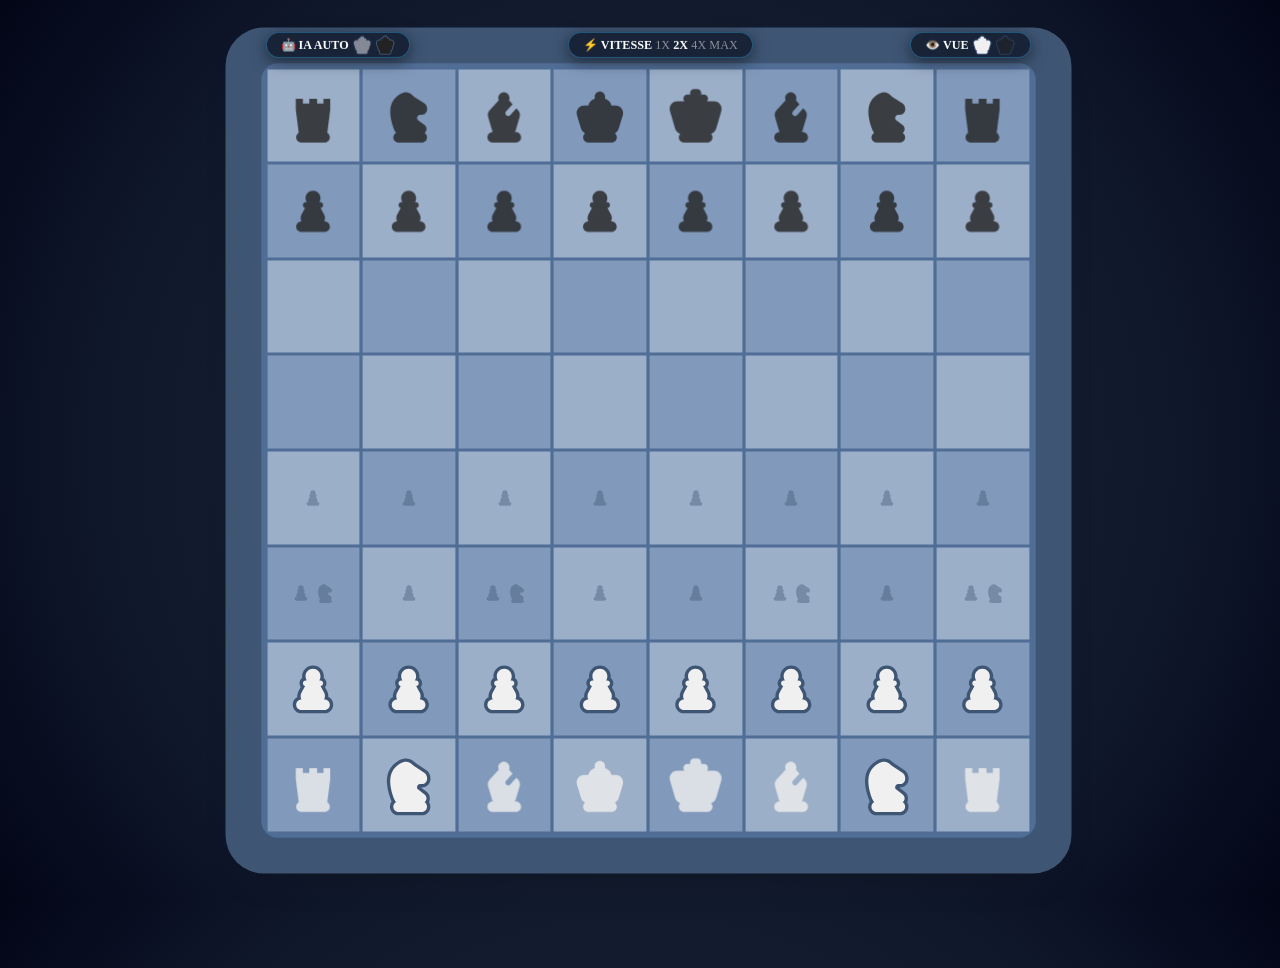
==== Game/DeepKnight/index.html @ 5f956fa3 "feat(deepknight): add interactive chess engine with AI player" ====
<!DOCTYPE html>
<html lang="fr" >
<head>
  <meta charset="UTF-8">
  <title>DeepKnight - Échecs IA</title>
  <meta name="viewport" content="width=device-width, initial-scale=1"><link rel="stylesheet" href="https://public.codepenassets.com/css/normalize-5.0.0.min.css">
<link rel="stylesheet" href="./style.css">

</head>
<body>
<!-- partial:index.partial.html -->
<section id="view">
  <aside>
    <div class="control-card">
      <h3 title="Mode Autonome IA">🤖 IA Auto</h3>
      <label for="white-random" title="IA Blanc"><input type="checkbox" id="white-random" /><svg width="170" height="170" viewBox="0 0 170 170" fill="none" xmlns="http://www.w3.org/2000/svg" class="white"><use href="#king" /></svg></label>
      <label for="black-random" title="IA Noir"><input type="checkbox" id="black-random" checked /><svg width="170" height="170" viewBox="0 0 170 170" fill="none" xmlns="http://www.w3.org/2000/svg" class="black"><use href="#king" /></svg></label>
    </div>
    <div class="control-card">
      <h3 title="Vitesse de jeu">⚡ Vitesse</h3>
      <label for="speed-slow"><input type="radio" name="speed" id="speed-slow" /><span>1x</span></label>
      <label for="speed-medium"><input type="radio" name="speed" id="speed-medium" checked /><span>2x</span></label>
      <label for="speed-fast"><input type="radio" name="speed" id="speed-fast" /><span>4x</span></label>
      <label for="speed-asap"><input type="radio" name="speed" id="speed-asap" /><span>Max</span></label>
    </div>
    <div class="control-card">
      <h3 title="Point de vue">👁️ Vue</h3>
      <label for="white-perspective" title="Vue Blancs"><input type="radio" name="perspective" id="white-perspective" checked /><svg width="170" height="170" viewBox="0 0 170 170" fill="none" xmlns="http://www.w3.org/2000/svg" class="white"><use href="#king" /></svg></label>
      <label for="black-perspective" title="Vue Noirs"><input type="radio" name="perspective" id="black-perspective" /><svg width="170" height="170" viewBox="0 0 170 170" fill="none" xmlns="http://www.w3.org/2000/svg" class="black"><use href="#king" /></svg></label>
    </div>
  </aside>
  <div id="board"></div>
</section>

<svg aria-hidden style="display: none;" width="170" height="170" viewBox="0 0 170 170" fill="none" xmlns="http://www.w3.org/2000/svg">
  <g id="pawn">
    <path fill="var(--stroke)" d="M63.9596 75.8417L71.9157 80.049C73.2376 77.5492 73.3078 74.5734 72.1052 72.0141C70.9025 69.4547 68.5669 67.6094 65.7987 67.0316L63.9596 75.8417ZM53.8303 94.9961L61.7863 99.2034L61.7864 99.2034L53.8303 94.9961ZM53.2512 96.2739L44.7646 93.2777L44.7646 93.2777L53.2512 96.2739ZM54.1798 112V121C57.4071 121 60.3874 119.272 61.9907 116.471C63.5939 113.67 63.5747 110.225 61.9403 107.442L54.1798 112ZM114.82 112L107.06 107.442C105.425 110.225 105.406 113.67 107.009 116.471C108.613 119.272 111.593 121 114.82 121V112ZM115.749 96.2739L124.235 93.2776L124.235 93.2776L115.749 96.2739ZM115.17 94.9961L107.214 99.2034L107.214 99.2034L115.17 94.9961ZM105.111 75.9755L104.388 67.0046C101.37 67.2479 98.6777 68.9917 97.2213 71.6453C95.7649 74.2989 95.74 77.5069 97.1551 80.1828L105.111 75.9755ZM101.706 61L94.1937 56.0436C92.3701 58.8076 92.2116 62.3498 93.7811 65.2657C95.3506 68.1816 98.3945 70 101.706 70V61ZM68.294 61V70C71.6055 70 74.6494 68.1816 76.2189 65.2657C77.7884 62.3498 77.6299 58.8076 75.8063 56.0436L68.294 61ZM56.0036 71.6343L45.8743 90.7887L61.7864 99.2034L71.9157 80.049L56.0036 71.6343ZM45.8743 90.7887C45.5683 91.3674 45.1338 92.2321 44.7646 93.2777L61.7378 99.2702C61.7062 99.3598 61.685 99.4043 61.691 99.3911C61.6938 99.3851 61.7021 99.3674 61.718 99.3356C61.7341 99.3035 61.756 99.2608 61.7863 99.2034L45.8743 90.7887ZM44.7646 93.2777C43.8488 95.8717 40.5174 106.509 46.4192 116.558L61.9403 107.442C61.2075 106.194 60.9315 104.686 61.0138 103C61.0971 101.296 61.5308 99.8565 61.7378 99.2702L44.7646 93.2777ZM54.1798 103H54V121H54.1798V103ZM54 103C41.2975 103 31 113.297 31 126H49C49 123.239 51.2386 121 54 121V103ZM31 126C31 138.703 41.2974 149 54 149V131C51.2386 131 49 128.761 49 126H31ZM54 149H116V131H54V149ZM116 149C128.703 149 139 138.703 139 126H121C121 128.761 118.761 131 116 131V149ZM139 126C139 113.297 128.703 103 116 103V121C118.761 121 121 123.239 121 126H139ZM116 103H114.82V121H116V103ZM122.581 116.558C128.483 106.509 125.151 95.8716 124.235 93.2776L107.262 99.2702C107.469 99.8565 107.903 101.296 107.986 103C108.069 104.686 107.793 106.194 107.06 107.442L122.581 116.558ZM124.235 93.2776C123.866 92.2321 123.432 91.3674 123.126 90.7887L107.214 99.2034C107.244 99.2608 107.266 99.3035 107.282 99.3356C107.298 99.3674 107.306 99.3851 107.309 99.3912C107.315 99.4043 107.294 99.3598 107.262 99.2702L124.235 93.2776ZM123.126 90.7888L113.067 71.7681L97.1551 80.1828L107.214 99.2034L123.126 90.7888ZM103 68.5C103 67.7083 103.607 67.0675 104.388 67.0046L105.835 84.9463C114.328 84.2614 121 77.1644 121 68.5H103ZM104.5 70C103.672 70 103 69.3284 103 68.5H121C121 59.3873 113.613 52 104.5 52V70ZM101.706 70H104.5V52H101.706V70ZM109.218 65.9564C112.241 61.375 114 55.8793 114 50H96C96 52.248 95.3352 54.3134 94.1937 56.0436L109.218 65.9564ZM114 50C114 33.9837 101.016 21 85 21V39C91.0751 39 96 43.9249 96 50H114ZM85 21C68.9837 21 56 33.9837 56 50H74C74 43.9249 78.9249 39 85 39V21ZM56 50C56 55.8793 57.7591 61.375 60.7818 65.9564L75.8063 56.0436C74.6648 54.3134 74 52.248 74 50H56ZM65.5 70H68.294V52H65.5V70ZM67 68.5C67 69.3284 66.3284 70 65.5 70V52C56.3873 52 49 59.3873 49 68.5H67ZM65.7987 67.0316C66.4826 67.1743 67 67.7665 67 68.5H49C49 76.4618 54.6302 83.0882 62.1205 84.6518L65.7987 67.0316Z" />
    <path fill-rule="evenodd" clip-rule="evenodd" d="M63.9596 75.8417L53.8303 94.9961C53.6109 95.4111 53.4075 95.8312 53.2512 96.2739C52.4848 98.4448 50.4371 105.627 54.1798 112H54C46.268 112 40 118.268 40 126C40 133.732 46.268 140 54 140H116C123.732 140 130 133.732 130 126C130 118.268 123.732 112 116 112H114.82C118.563 105.627 116.515 98.4447 115.749 96.2739C115.592 95.8312 115.389 95.4111 115.17 94.9961L105.111 75.9755C108.967 75.6645 112 72.4364 112 68.5C112 64.3579 108.642 61 104.5 61H101.706C103.788 57.8442 105 54.0636 105 50C105 38.9543 96.0457 30 85 30C73.9543 30 65 38.9543 65 50C65 54.0636 66.2119 57.8442 68.294 61H65.5C61.3579 61 58 64.3579 58 68.5C58 72.1142 60.5564 75.1312 63.9596 75.8417Z" />
  </g>

  <g id="rook">
    <path fill="var(--stroke)" d="M96 40H105C105 35.0294 100.971 31 96 31V40ZM75 40V31C70.0294 31 66 35.0294 66 40H75ZM75 53L75 62C77.3869 62 79.6761 61.0518 81.364 59.364C83.0518 57.6761 84 55.387 84 53H75ZM58 53H49C49 57.9706 53.0294 62 58 62L58 53ZM58 40H67C67 35.0294 62.9706 31 58 31V40ZM39 40V31C34.0294 31 30 35.0294 30 40H39ZM39 69H30C30 69.379 30.0239 69.7577 30.0717 70.1337L39 69ZM46.8667 130.951L51.4589 138.691C54.5432 136.861 56.2467 133.375 55.795 129.817L46.8667 130.951ZM123.133 130.951L114.205 129.817C113.753 133.375 115.457 136.861 118.541 138.691L123.133 130.951ZM131 69L139.928 70.1338C139.976 69.7577 140 69.3791 140 69L131 69ZM131 40H140C140 35.0294 135.971 31 131 31V40ZM113 40V31C108.029 31 104 35.0294 104 40H113ZM113 53L113 62C115.387 62 117.676 61.0518 119.364 59.364C121.052 57.6761 122 55.387 122 53H113ZM96 53H87C87 57.9706 91.0294 62 96 62L96 53ZM96 31H75V49H96V31ZM66 40V53H84V40H66ZM75 44L58 44L58 62L75 62L75 44ZM67 53V40H49V53H67ZM58 31H39V49H58V31ZM30 40V69H48V40H30ZM30.0717 70.1337L37.9384 132.085L55.795 129.817L47.9283 67.8663L30.0717 70.1337ZM42.2745 123.211C35.5441 127.204 30.9998 134.566 30.9998 143H48.9998C48.9998 141.18 49.9671 139.576 51.4589 138.691L42.2745 123.211ZM30.9998 143C30.9998 155.703 41.2973 166 53.9998 166V148C51.2384 148 48.9998 145.761 48.9998 143H30.9998ZM53.9998 166H116V148H53.9998V166ZM116 166C128.702 166 139 155.703 139 143H121C121 145.761 118.761 148 116 148V166ZM139 143C139 134.567 134.456 127.204 127.725 123.211L118.541 138.691C120.033 139.576 121 141.18 121 143H139ZM132.061 132.085L139.928 70.1338L122.072 67.8662L114.205 129.817L132.061 132.085ZM140 69V40H122V69H140ZM131 31H113V49H131V31ZM104 40V53H122V40H104ZM113 44L96 44L96 62L113 62L113 44ZM105 53V40H87V53H105Z" />
    <path fill-rule="evenodd" clip-rule="evenodd" d="M96 40H75V53L58 53V40H39V69L46.8667 130.951C42.7556 133.39 39.9998 137.873 39.9998 143C39.9998 150.732 46.2678 157 53.9998 157H116C123.732 157 130 150.732 130 143C130 137.873 127.244 133.39 123.133 130.951L131 69V40H113V53L96 53V40Z" />
  </g>

  
  <g id="knight">
    <path fill="var(--stroke)" d="M49.1052 38.3193L55.4587 44.6937L55.4587 44.6937L49.1052 38.3193ZM94.2401 29.9368L87.874 36.2986L87.8741 36.2987L94.2401 29.9368ZM47.3161 124.557L55.6423 121.14L55.6423 121.14L47.3161 124.557ZM51.766 130.503L55.8329 138.532C58.5612 137.15 60.401 134.477 60.7176 131.435C61.0343 128.393 59.7845 125.399 57.3994 123.484L51.766 130.503ZM127.628 131.204L122.091 124.109C119.79 125.905 118.502 128.705 118.637 131.621C118.773 134.537 120.314 137.207 122.772 138.782L127.628 131.204ZM132.387 123.702L141.165 125.687L141.165 125.687L132.387 123.702ZM127.584 110.339L133.091 103.22L133.091 103.22L127.584 110.339ZM110.576 97.1821L105.069 104.301L105.069 104.301L110.576 97.1821ZM126.76 52.2539L121.858 59.802L121.858 59.802L126.76 52.2539ZM99.5001 34.552L104.402 27.0039L104.402 27.0039L99.5001 34.552ZM94.4956 30.1927L100.866 23.8348L100.866 23.8347L94.4956 30.1927ZM55.4587 44.6937C66.4763 33.7121 74.1214 31.8771 78.4041 32.0063C82.8219 32.1396 86.0037 34.427 87.874 36.2986L100.606 23.575C96.9524 19.9187 89.6658 14.3378 78.9468 14.0145C68.0925 13.6871 55.9323 18.8073 42.7516 31.9449L55.4587 44.6937ZM55.6423 121.14C51.8581 111.919 46.772 97.1895 45.3694 82.2455C43.9517 67.1402 46.4349 53.688 55.4587 44.6937L42.7516 31.9449C28.1598 46.4892 25.8204 66.5842 27.4482 83.9274C29.091 101.432 34.9182 118.052 38.99 127.974L55.6423 121.14ZM57.3994 123.484C56.6293 122.866 56.029 122.082 55.6423 121.14L38.99 127.974C40.5712 131.827 43.0657 135.061 46.1326 137.522L57.3994 123.484ZM53.0838 143C53.0838 141.063 54.183 139.368 55.8329 138.532L47.699 122.475C40.2331 126.256 35.0838 134.019 35.0838 143H53.0838ZM58.0838 148C55.3224 148 53.0838 145.761 53.0838 143H35.0838C35.0838 155.703 45.3812 166 58.0838 166V148ZM120.084 148H58.0838V166H120.084V148ZM125.084 143C125.084 145.761 122.845 148 120.084 148V166C132.786 166 143.084 155.703 143.084 143H125.084ZM122.772 138.782C124.181 139.685 125.084 141.24 125.084 143H143.084C143.084 134.852 138.84 127.7 132.484 123.627L122.772 138.782ZM123.608 121.717C123.387 122.695 122.843 123.522 122.091 124.109L133.165 138.3C137.095 135.233 140 130.837 141.165 125.687L123.608 121.717ZM122.077 117.458C123.372 118.459 123.969 120.121 123.608 121.717L141.165 125.687C143.069 117.265 139.92 108.503 133.091 103.22L122.077 117.458ZM105.069 104.301L122.077 117.458L133.091 103.22L116.083 90.0634L105.069 104.301ZM98.3876 90.6851C98.3876 96.0131 100.855 101.041 105.069 104.301L116.083 90.0634C116.275 90.2123 116.388 90.4418 116.388 90.6851H98.3876ZM115.602 73.471C106.095 73.471 98.3876 81.178 98.3876 90.6851H116.388C116.388 91.1191 116.036 91.471 115.602 91.471V73.471ZM120.815 73.471H115.602V91.471H120.815V73.471ZM125.243 69.0432C125.243 71.4886 123.261 73.471 120.815 73.471V91.471C133.202 91.471 143.243 81.4297 143.243 69.0432H125.243ZM125.243 66.0369V69.0432H143.243V66.0369H125.243ZM121.858 59.802C123.969 61.1731 125.243 63.5195 125.243 66.0369H143.243C143.243 57.4241 138.885 49.3965 131.661 44.7058L121.858 59.802ZM94.5985 42.1001L121.858 59.802L131.661 44.7058L104.402 27.0039L94.5985 42.1001ZM88.1255 36.5506C89.5726 38.0004 91.8096 40.2891 94.5985 42.1001L104.402 27.0039C103.476 26.4028 102.551 25.5233 100.866 23.8348L88.1255 36.5506ZM87.8741 36.2987C87.9569 36.3816 88.04 36.4649 88.1256 36.5506L100.866 23.8347C100.781 23.7498 100.694 23.6625 100.606 23.5749L87.8741 36.2987Z" />
    <path fill-rule="evenodd" clip-rule="evenodd" d="M94.2401 29.9368C88.716 24.409 73.3034 14.2001 49.1052 38.3193C25.4895 61.8579 39.4602 105.414 47.3161 124.557C48.3001 126.955 49.8475 128.963 51.766 130.503C47.208 132.812 44.0838 137.541 44.0838 143C44.0838 150.732 50.3518 157 58.0838 157H120.084C127.816 157 134.084 150.732 134.084 143C134.084 138.046 131.511 133.693 127.628 131.204C129.969 129.378 131.694 126.766 132.387 123.702C133.519 118.693 131.646 113.481 127.584 110.339L110.576 97.1821C108.565 95.6265 107.388 93.2275 107.388 90.6851C107.388 86.1486 111.065 82.471 115.602 82.471H120.815C128.231 82.471 134.243 76.4592 134.243 69.0432V66.0369C134.243 60.4718 131.427 55.2848 126.76 52.2539L99.5001 34.552C97.6428 33.3459 96.0618 31.7619 94.4956 30.1927C94.4104 30.1073 94.3252 30.022 94.2401 29.9368Z" />
  </g>
  
  <g id="bishop">
    <path fill="var(--stroke)" d="M97.7142 44.0856L89.4897 40.4306L87.1055 45.7955L91.0547 50.1396L97.7142 44.0856ZM107.204 54.5248L113.843 60.6014L119.386 54.5454L113.864 48.4708L107.204 54.5248ZM90.0638 73.2519L96.7027 79.3284L96.7027 79.3284L90.0638 73.2519ZM90.5325 83.8481L84.4559 90.4871L84.4559 90.4871L90.5325 83.8481ZM101.129 83.3795L107.768 89.456L107.768 89.456L101.129 83.3795ZM117.337 65.6709L123.997 59.6168L117.36 52.3162L110.698 59.5943L117.337 65.6709ZM122.204 71.0243L115.544 77.0783L115.544 77.0783L122.204 71.0243ZM126.158 88.1953L134.795 90.7267L134.795 90.7267L126.158 88.1953ZM115.792 123.563L107.155 121.031L107.155 121.031L115.792 123.563ZM113.283 128.798L105.902 123.648L96.0296 137.798H113.283V128.798ZM54.7167 128.798V137.798H71.9704L62.0977 123.648L54.7167 128.798ZM52.2081 123.563L60.8447 121.031L60.8447 121.031L52.2081 123.563ZM41.8417 88.1953L33.2051 90.7267L33.2051 90.7267L41.8417 88.1953ZM45.7961 71.0243L52.4556 77.0783L52.4556 77.0783L45.7961 71.0243ZM70.2858 44.0856L76.9453 50.1396L80.8945 45.7955L78.5103 40.4306L70.2858 44.0856ZM105.939 47.7406C107.267 44.7523 108 41.4498 108 38H90C90 38.8832 89.8148 39.6991 89.4897 40.4306L105.939 47.7406ZM113.864 48.4708L104.374 38.0315L91.0547 50.1396L100.545 60.5789L113.864 48.4708ZM96.7027 79.3284L113.843 60.6014L100.565 48.4483L83.4248 67.1754L96.7027 79.3284ZM96.609 77.2092C97.2201 77.7685 97.2621 78.7173 96.7027 79.3284L83.4248 67.1754C77.2722 73.8975 77.7338 84.3345 84.4559 90.4871L96.609 77.2092ZM94.4898 77.3029C95.0491 76.6918 95.9979 76.6499 96.609 77.2092L84.4559 90.4871C91.178 96.6397 101.615 96.1781 107.768 89.456L94.4898 77.3029ZM110.698 59.5943L94.4898 77.3029L107.768 89.456L123.976 71.7474L110.698 59.5943ZM128.863 64.9702L123.997 59.6168L110.678 71.7249L115.544 77.0783L128.863 64.9702ZM134.795 90.7267C137.442 81.6942 135.195 71.9349 128.863 64.9702L115.544 77.0783C117.655 79.3999 118.404 82.653 117.522 85.6638L134.795 90.7267ZM124.429 126.094L134.795 90.7267L117.522 85.6638L107.155 121.031L124.429 126.094ZM120.664 133.948C122.307 131.594 123.591 128.951 124.429 126.094L107.155 121.031C106.874 121.992 106.446 122.869 105.902 123.648L120.664 133.948ZM116 119.798H113.283V137.798H116V119.798ZM139 142.798C139 130.096 128.703 119.798 116 119.798V137.798C118.761 137.798 121 140.037 121 142.798H139ZM116 165.798C128.703 165.798 139 155.501 139 142.798H121C121 145.56 118.761 147.798 116 147.798V165.798ZM54 165.798H116V147.798H54V165.798ZM31 142.798C31 155.501 41.2974 165.798 54 165.798V147.798C51.2386 147.798 49 145.56 49 142.798H31ZM54 119.798C41.2975 119.798 31 130.096 31 142.798H49C49 140.037 51.2386 137.798 54 137.798V119.798ZM54.7167 119.798H54V137.798H54.7167V119.798ZM43.5714 126.094C44.4088 128.951 45.6929 131.594 47.3357 133.948L62.0977 123.648C61.5539 122.869 61.1262 121.992 60.8447 121.031L43.5714 126.094ZM33.2051 90.7267L43.5714 126.094L60.8447 121.031L50.4784 85.6638L33.2051 90.7267ZM39.1366 64.9702C32.8051 71.9349 30.5576 81.6942 33.2051 90.7267L50.4784 85.6638C49.5959 82.653 50.3451 79.3999 52.4556 77.0783L39.1366 64.9702ZM63.6264 38.0315L39.1366 64.9702L52.4556 77.0783L76.9453 50.1396L63.6264 38.0315ZM60 38C60 41.4498 60.7334 44.7523 62.0614 47.7406L78.5103 40.4306C78.1852 39.6991 78 38.8832 78 38H60ZM84 14C70.7452 14 60 24.7452 60 38H78C78 34.6863 80.6863 32 84 32V14ZM108 38C108 24.7452 97.2548 14 84 14V32C87.3137 32 90 34.6863 90 38H108Z" />
    <path fill-rule="evenodd" clip-rule="evenodd" d="M99 38C99 40.1665 98.5407 42.2257 97.7142 44.0856L107.204 54.5248L90.0638 73.2519C87.2671 76.3074 87.477 81.0515 90.5325 83.8481C93.588 86.6448 98.3321 86.435 101.129 83.3795L117.337 65.6709L122.204 71.0243C126.425 75.6674 127.923 82.1736 126.158 88.1953L115.792 123.563C115.233 125.471 114.377 127.231 113.283 128.798H116C123.732 128.798 130 135.066 130 142.798C130 150.53 123.732 156.798 116 156.798H54C46.268 156.798 40 150.53 40 142.798C40 135.066 46.268 128.798 54 128.798H54.7167C53.6234 127.231 52.7675 125.471 52.2081 123.563L41.8417 88.1953C40.0767 82.1736 41.5751 75.6674 45.7961 71.0243L70.2858 44.0856C69.4593 42.2257 69 40.1665 69 38C69 29.7157 75.7157 23 84 23C92.2843 23 99 29.7157 99 38Z" />
  </g>

  <g id="queen">
    <path fill="var(--stroke)" d="M98.3201 39.3222L89.7589 36.5462C88.2688 41.1416 90.6725 46.0937 95.2048 47.7659L98.3201 39.3222ZM71.6799 39.3222L74.7952 47.7659C79.3275 46.0937 81.7312 41.1416 80.2411 36.5462L71.6799 39.3222ZM54.2398 58V67C58.658 67 62.4228 63.7931 63.1253 59.4312L54.2398 58ZM23.8059 83.7931L32.42 81.1862L32.42 81.1862L23.8059 83.7931ZM34.7006 119.793L26.0864 122.4L26.0864 122.4L34.7006 119.793ZM45.4311 132.146L51.1198 139.12C53.5226 137.16 54.7472 134.101 54.3609 131.025C53.9746 127.948 52.0318 125.287 49.2191 123.982L45.4311 132.146ZM124.913 131.982L120.97 123.892C118.183 125.25 116.292 127.947 115.963 131.029C115.635 134.112 116.917 137.147 119.355 139.061L124.913 131.982ZM135.299 119.793L126.685 117.186L126.685 117.186L135.299 119.793ZM146.194 83.7932L137.58 81.1862L137.58 81.1862L146.194 83.7932ZM115.76 58L106.875 59.4312C107.577 63.7931 111.342 67 115.76 67V58ZM90 35C90 35.5543 89.9131 36.0707 89.7589 36.5462L106.881 42.0983C107.61 39.8513 108 37.4624 108 35H90ZM85 30C87.7614 30 90 32.2386 90 35H108C108 22.2975 97.7026 12 85 12V30ZM80 35C80 32.2386 82.2386 30 85 30V12C72.2975 12 62 22.2975 62 35H80ZM80.2411 36.5462C80.0869 36.0707 80 35.5543 80 35H62C62 37.4624 62.3902 39.8513 63.1188 42.0983L80.2411 36.5462ZM63.1253 59.4312C63.7988 55.2498 67.5604 50.4352 74.7952 47.7659L68.5647 30.8786C57.1112 35.1044 47.3444 44.2138 45.3544 56.5688L63.1253 59.4312ZM54.2398 49H42.9485V67H54.2398V49ZM42.9485 49C23.4932 49 9.55633 67.7789 15.1917 86.4001L32.42 81.1862C30.2825 74.123 35.5689 67 42.9485 67V49ZM15.1917 86.4001L26.0864 122.4L43.3148 117.186L32.42 81.1862L15.1917 86.4001ZM26.0864 122.4C28.5395 130.506 34.3182 136.911 41.643 140.31L49.2191 123.982C46.429 122.687 44.2438 120.256 43.3148 117.186L26.0864 122.4ZM39.7423 125.172C34.5896 129.375 31.2741 135.804 31.2741 143H49.2741C49.2741 141.44 49.978 140.051 51.1198 139.12L39.7423 125.172ZM31.2741 143C31.2741 155.703 41.5715 166 54.2741 166V148C51.5127 148 49.2741 145.761 49.2741 143H31.2741ZM54.2741 166H116.274V148H54.2741V166ZM116.274 166C128.977 166 139.274 155.703 139.274 143H121.274C121.274 145.761 119.036 148 116.274 148V166ZM139.274 143C139.274 135.648 135.815 129.099 130.471 124.904L119.355 139.061C120.54 139.991 121.274 141.407 121.274 143H139.274ZM128.856 140.073C135.943 136.619 141.516 130.321 143.914 122.4L126.685 117.186C125.777 120.186 123.67 122.576 120.97 123.892L128.856 140.073ZM143.914 122.4L154.808 86.4001L137.58 81.1862L126.685 117.186L143.914 122.4ZM154.808 86.4001C160.444 67.7789 146.507 49 127.052 49V67C134.431 67 139.718 74.123 137.58 81.1862L154.808 86.4001ZM127.052 49H115.76V67H127.052V49ZM95.2048 47.7659C102.44 50.4352 106.201 55.2498 106.875 59.4312L124.646 56.5688C122.656 44.2138 112.889 35.1044 101.435 30.8786L95.2048 47.7659Z" />
    <path fill-rule="evenodd" clip-rule="evenodd" d="M98.3201 39.3222C98.7615 37.961 99 36.5084 99 35C99 27.268 92.732 21 85 21C77.268 21 71 27.268 71 35C71 36.5084 71.2385 37.961 71.6799 39.3222C62.3358 42.7698 55.5716 49.7318 54.2398 58H42.9485C29.5311 58 19.9194 70.951 23.8059 83.7931L34.7006 119.793C36.3917 125.381 40.3736 129.799 45.4311 132.146C42.2838 134.713 40.2741 138.622 40.2741 143C40.2741 150.732 46.5421 157 54.2741 157H116.274C124.006 157 130.274 150.732 130.274 143C130.274 138.528 128.177 134.545 124.913 131.982C129.807 129.597 133.647 125.254 135.299 119.793L146.194 83.7932C150.081 70.951 140.469 58 127.052 58H115.76C114.428 49.7318 107.664 42.7698 98.3201 39.3222Z" />
  </g>
  
  <g id="king">
    <path fill="var(--stroke)" d="M71.3981 29V38C74.4851 38 77.3566 36.4179 79.0059 33.8085C80.6552 31.1991 80.8521 27.9265 79.5275 25.1382L71.3981 29ZM55.5392 47V56C59.196 56 62.4893 53.7874 63.8715 50.4019C65.2537 47.0165 64.4501 43.1312 61.8383 40.5718L55.5392 47ZM16.8101 72.5915L25.4512 70.0754L25.4512 70.0754L16.8101 72.5915ZM30.4959 119.592L39.137 117.075L39.137 117.075L30.4959 119.592ZM44.3251 133.266L50.7933 139.524C52.9992 137.244 53.8418 133.971 53.011 130.909C52.1801 127.848 49.7986 125.449 46.7427 124.597L44.3251 133.266ZM126.438 133.253L123.999 124.59C120.947 125.449 118.572 127.851 117.747 130.913C116.923 133.974 117.77 137.244 119.978 139.52L126.438 133.253ZM140.22 119.592L148.861 122.108L148.861 122.108L140.22 119.592ZM153.906 72.5915L145.265 70.0753L145.265 70.0753L153.906 72.5915ZM115.236 47L108.937 40.5718C106.325 43.1312 105.522 47.0165 106.904 50.4019C108.286 53.7874 111.579 56 115.236 56V47ZM99.3773 29L91.2479 25.1382C89.9233 27.9265 90.1202 31.1991 91.7695 33.8085C93.4188 36.4179 96.2903 38 99.3773 38V29ZM79.3877 24.5C79.3877 23.6716 80.0593 23 80.8877 23V5C70.1181 5 61.3877 13.7304 61.3877 24.5H79.3877ZM79.5275 25.1382C79.4407 24.9555 79.3877 24.7465 79.3877 24.5H61.3877C61.3877 27.4743 62.0598 30.3168 63.2688 32.8618L79.5275 25.1382ZM71.3981 20H62.8877V38H71.3981V20ZM62.8877 20C52.1181 20 43.3877 28.7304 43.3877 39.5H61.3877C61.3877 38.6716 62.0593 38 62.8877 38V20ZM43.3877 39.5C43.3877 44.9545 45.639 49.8994 49.2401 53.4282L61.8383 40.5718C61.5498 40.2891 61.3877 39.9216 61.3877 39.5H43.3877ZM55.5392 38H36.0125V56H55.5392V38ZM36.0125 38C16.6845 38 2.7653 56.5505 8.16895 75.1077L25.4512 70.0754C23.4015 63.0364 28.6812 56 36.0125 56V38ZM8.16895 75.1077L21.8548 122.108L39.137 117.075L25.4512 70.0754L8.16895 75.1077ZM21.8548 122.108C24.7108 131.916 32.4229 139.291 41.9074 141.936L46.7427 124.597C43.1399 123.592 40.2185 120.789 39.137 117.075L21.8548 122.108ZM37.8569 127.008C33.861 131.139 31.3877 136.79 31.3877 143H49.3877C49.3877 141.646 49.9143 140.433 50.7933 139.524L37.8569 127.008ZM31.3877 143C31.3877 155.703 41.6852 166 54.3877 166V148C51.6263 148 49.3877 145.761 49.3877 143H31.3877ZM54.3877 166H116.388V148H54.3877V166ZM116.388 166C129.09 166 139.388 155.703 139.388 143H121.388C121.388 145.761 119.149 148 116.388 148V166ZM139.388 143C139.388 136.779 136.906 131.119 132.898 126.987L119.978 139.52C120.859 140.429 121.388 141.643 121.388 143H139.388ZM128.876 141.917C138.33 139.256 146.012 131.893 148.861 122.108L131.579 117.075C130.5 120.781 127.59 123.579 123.999 124.59L128.876 141.917ZM148.861 122.108L162.547 75.1077L145.265 70.0753L131.579 117.075L148.861 122.108ZM162.547 75.1077C167.951 56.5504 154.032 38 134.704 38V56C142.035 56 147.315 63.0364 145.265 70.0753L162.547 75.1077ZM134.704 38H115.236V56H134.704V38ZM121.535 53.4282C125.136 49.8994 127.388 44.9545 127.388 39.5H109.388C109.388 39.9216 109.226 40.2891 108.937 40.5718L121.535 53.4282ZM127.388 39.5C127.388 28.7304 118.657 20 107.888 20V38C108.716 38 109.388 38.6716 109.388 39.5H127.388ZM107.888 20H99.3773V38H107.888V20ZM91.3877 24.5C91.3877 24.7465 91.3347 24.9555 91.2479 25.1382L107.507 32.8618C108.716 30.3168 109.388 27.4743 109.388 24.5H91.3877ZM89.8877 23C90.7161 23 91.3877 23.6716 91.3877 24.5H109.388C109.388 13.7304 100.657 5 89.8877 5V23ZM80.8877 23H89.8877V5H80.8877V23Z" />
    <path fill-rule="evenodd" clip-rule="evenodd" d="M80.8877 14C75.0887 14 70.3877 18.701 70.3877 24.5C70.3877 26.1104 70.7502 27.6361 71.3981 29H62.8877C57.0887 29 52.3877 33.701 52.3877 39.5C52.3877 42.438 53.5944 45.0942 55.5392 47H36.0125C22.6829 47 13.0834 59.7934 16.8101 72.5915L30.4959 119.592C32.4647 126.353 37.7814 131.441 44.3251 133.266C41.8876 135.786 40.3877 139.218 40.3877 143C40.3877 150.732 46.6557 157 54.3877 157H116.388C124.12 157 130.388 150.732 130.388 143C130.388 139.211 128.883 135.774 126.438 133.253C132.96 131.417 138.256 126.337 140.22 119.592L153.906 72.5915C157.633 59.7934 148.033 47 134.704 47H115.236C117.181 45.0942 118.388 42.438 118.388 39.5C118.388 33.701 113.687 29 107.888 29H99.3773C100.025 27.6361 100.388 26.1104 100.388 24.5C100.388 18.701 95.6867 14 89.8877 14H80.8877Z" />
  </g>
</svg>
<!-- partial -->
  <script  src="./script.js"></script>

</body>
</html>
---- Game/DeepKnight/style.css ----
:root {
  --border-width: calc(var(--diameter-tile) / 60);
  --diameter-board: min(85vw, 85vh);
  --diameter-tile: calc(1 / 8 * var(--diameter-board));
  --edge-width: calc((min(100vw, 100vh) - var(--diameter-board)) * 0.3);
  --color-danger: tomato;
  --color-success: #1d83e0;
  --color-white: #f0f0f0;
  --color-black: #222;
  --color-board-hue: 215;
  --color-board-sat: 30%;
  --color-shadow: hsl(var(--color-board-hue), var(--color-board-sat), 35%);
  --color-shadow-lighter: hsl(var(--color-board-hue), var(--color-board-sat), 45%);
  --transition-ease: cubic-bezier(0.25, 1, 0.5, 1);
  --color-background: #0b1120;
}

aside {
  display: flex;
  justify-content: space-between;
  left: 0;
  position: absolute;
  top: calc(var(--edge-width) * -0.55);
  transform: translateY(-50%);
  width: 100%;
  z-index: 999;
}
aside .control-card {
  align-items: center;
  color: white;
  display: flex;
  background: rgba(15, 23, 42, 0.8);
  backdrop-filter: blur(10px);
  -webkit-backdrop-filter: blur(10px);
  padding: 6px 14px;
  border-radius: 20px;
  border: 1px solid rgba(56, 189, 248, 0.35);
  box-shadow: 0 4px 16px rgba(0, 0, 0, 0.5);
}
aside div > * {
  align-items: center;
  display: flex;
}
aside div > * + * {
  margin-left: calc(var(--border-width) * 2);
}
aside div h3,
aside div label {
  font-size: calc(var(--edge-width) * 0.3);
  height: calc(var(--edge-width) * 0.3);
  line-height: 1;
  margin-bottom: 0;
  margin-top: 0;
  text-transform: uppercase;
}
aside div label {
  cursor: pointer;
}
aside div input {
  left: -99999px;
  position: absolute;
}

aside div input + * {
  opacity: 0.5;
}
aside div input:checked + * {
  font-weight: bold;
  opacity: 1;
}

aside div svg {
  height: calc(var(--edge-width) * 0.5);
  width: auto;
}

html,
body {
  height: 100%;
}

body {
  background: radial-gradient(circle at center, #1e293b 0%, #0f172a 70%, #020617 100%);
  overflow: hidden;
  transition: background-color 250ms ease-in-out;
}

#view {
  background: var(--color-shadow-lighter);
  border-radius: 12px;
  box-shadow: 0 0 0 calc(var(--border-width) * 3) var(--color-shadow-lighter),
    0 0 0 var(--edge-width) var(--color-shadow),
    0 20px 50px rgba(0, 0, 0, 0.7);
  height: var(--diameter-board);
  margin: calc((100vh - var(--diameter-board)) * 0.5)
    calc((100vw - var(--diameter-board)) * 0.5);
  position: relative;
  width: var(--diameter-board);
}

.board {
  display: flex;
  flex-direction: column-reverse;
  height: 100%;
  width: 100%;
}

.board .row {
  display: flex;
  height: var(--diameter-tile);
  width: 100%;
}

.perspective-black .board .row {
  flex-direction: row-reverse;
}

.perspective-black .board {
  flex-direction: column;
}

.board .row .tile {
  background-color: currentcolor;
  border: none;
  box-shadow: inset 0 0 0 var(--border-width) var(--color-shadow-lighter);
  display: flex;
  flex-direction: column;
  height: var(--diameter-tile);
  justify-content: space-between;
  padding: 0;
  position: relative;
  transition: background-color 350ms var(--transition-ease);
  width: var(--diameter-tile);
}

.perspective-black .board .row:nth-child(even) .tile:nth-child(odd),
.perspective-black .board .row:nth-child(odd) .tile:nth-child(even),
.perspective-white .board .row:nth-child(even) .tile:nth-child(even),
.perspective-white .board .row:nth-child(odd) .tile:nth-child(odd) {
  color: hsl(var(--color-board-hue), var(--color-board-sat), 62%);
}

.perspective-black .board .row:nth-child(even) .tile:nth-child(even),
.perspective-black .board .row:nth-child(odd) .tile:nth-child(odd),
.perspective-white .board .row:nth-child(even) .tile:nth-child(odd),
.perspective-white .board .row:nth-child(odd) .tile:nth-child(even) {
  color: hsl(var(--color-board-hue), var(--color-board-sat), 70%);
}
.board .row .tile.highlight-active {
  box-shadow: inset 0 0 12px rgba(56, 189, 248, 0.4);
}
.board .row .tile.highlight-capture {
  box-shadow: inset 0 0 12px rgba(244, 63, 94, 0.4);
}
.board .row .tile.highlight-move {
  box-shadow: inset 0 0 10px rgba(56, 189, 248, 0.25);
}

.board .row .tile .move,
.board .row .tile .moves,
.board .row .tile .captures {
  box-sizing: border-box;
  display: flex;
  flex-wrap: wrap;
  height: var(--diameter-tile);
  justify-content: center;
  left: 0;
  padding: calc(var(--diameter-tile) * 0.025);
  position: absolute;
  top: 0;
  width: var(--diameter-tile);
  z-index: 9;
}

.board .row .tile .move,
.board .row .tile .moves {
  align-content: center;
  align-items: center;
}
.board .row .tile .captures {
  align-items: flex-start;
  justify-content: space-between;
}
.board .row .tile:not(.occupied) .captures {
  align-items: center;
  justify-content: center;
}

.board .row .tile > div > svg {
  --stroke: transparent;
  box-sizing: border-box;
  height: var(--di);
  line-height: var(--di);
  width: var(--di);
}

.board .row .tile .move svg {
  --di: calc(var(--diameter-tile) / 4);
  --fill: var(--color-shadow);
}

.board .row .tile .moves svg,
.board .row .tile .captures svg {
  --di: calc(var(--diameter-tile) / 4);
  --fill: var(--color-shadow);
  opacity: 0.4;
}

.board .row .tile.occupied .captures svg { position: absolute; }
.board .row .tile.occupied .captures svg:nth-child(1) { top: 0; left: 0; }
.board .row .tile.occupied .captures svg:nth-child(2) { top: 0; right: 0; }
.board .row .tile.occupied .captures svg:nth-child(3) { bottom: calc(var(--di) * 0.1); left: 0; }
.board .row .tile.occupied .captures svg:nth-child(4) { bottom: calc(var(--di) * 0.1); right: 0; }
.board .row .tile.occupied .captures svg:nth-child(5) { top: calc(50% - var(--di) * 0.55); left: 0; }
.board .row .tile.occupied .captures svg:nth-child(6) { top: calc(50% - var(--di) * 0.55); right: 0; }
.board .row .tile.occupied .captures svg:nth-child(7) { top: 0; left: calc(50% - var(--di) * 0.5); }
.board .row .tile.occupied .captures svg:nth-child(8) { bottom: calc(var(--di) * 0.1); left: calc(50% - var(--di) * 0.5); }

.touching .board .row .tile .moves,
.touching .board .row .tile .captures,
.turn-black .board .row .tile .moves .white,
.turn-black .board .row .tile .captures .white,
.turn-white .board .row .tile .moves .black,
.turn-white .board .row .tile .captures .black {
  display: none;
}

.board .row .tile[class*="highlight-"] .moves,
.board .row .tile[class*="highlight-"] .captures {
  display: none;  
}

button:focus {
  outline: none;
  position: relative;
  z-index: 9;
}

svg {
  --fill: var(--color-black);
  --stroke: var(--color-shadow);
  fill: var(--fill);
}

svg.white { --fill: var(--color-white); }
svg.black { --fill: var(--color-black); }

.pieces {
  display: block;
  height: var(--diameter-board);
  left: 0;
  pointer-events: none;
  position: absolute;
  top: 0;
  width: var(--diameter-board);
  z-index: 99;
}

.pieces .piece.white {
  --pos-row: -1;
}
.pieces .piece.black {
  --pos-row: 8;
}
.pieces .piece {
  --pos-col: 3.5;
  --scale: 0;
  --transition-delay: 0ms;
  --transition-duration: 200ms;
  bottom: 0;
  display: block;
  height: var(--diameter-tile);
  position: absolute;
  left: 0;
  transform: translate(
      calc(var(--pos-col) * 100%),
      calc(var(--pos-row) * -100%)
    )
    translateZ(0);
  transform-origin: 50% 50%;
  transition: all var(--transition-duration) var(--transition-ease)
    var(--transition-delay);
  width: var(--diameter-tile);
}
.perspective-black .pieces .piece {
  transform: translate(
      calc((7 - var(--pos-col)) * 100%),
      calc((7 - var(--pos-row)) * -100%)
    )
    translateZ(0);
}
.pieces .piece svg {
  display: block;
  left: 50%;
  opacity: 1;
  position: absolute;
  top: 50%;
  transform: translate(-50%, -50%) translateZ(0) scale(var(--scale));
  transform-origin: 50% 50%;
  transition: transform var(--transition-duration) var(--transition-ease),
    fill var(--transition-duration) var(--transition-ease),
    opacity var(--transition-duration) var(--transition-ease);
}
.turn-white .pieces .piece:not(.highlight-capture) svg.black,
.turn-black .pieces .piece:not(.highlight-capture) svg.white,
.turn-black .pieces .piece:not(.can-move):not(.can-capture) svg.black,
.turn-white .pieces .piece:not(.can-move):not(.can-capture) svg.white {
  --stroke: transparent;
  opacity: 0.8;
}

@-webkit-keyframes wobble {
  0%, 50%, 100% { transform: translate(-50%, -50%) translateZ(0) scale(1) rotate(0deg); }
  25% { transform: translate(-50%, -50%) translateZ(0) scale(1.1) rotate(-2deg); }
  75% { transform: translate(-50%, -50%) translateZ(0) scale(1.1) rotate(2deg); }
}

@keyframes wobble {
  0%, 50%, 100% { transform: translate(-50%, -50%) translateZ(0) scale(1) rotate(0deg); }
  25% { transform: translate(-50%, -50%) translateZ(0) scale(1.1) rotate(-2deg); }
  75% { transform: translate(-50%, -50%) translateZ(0) scale(1.1) rotate(2deg); }
}
.pieces .piece.highlight-active svg {
  -webkit-animation: wobble 500ms linear infinite;
          animation: wobble 500ms linear infinite;
  --stroke: var(--color-success);
}

.pieces .piece.highlight-capture svg {
  --stroke: var(--color-danger);
}

.piece svg {
  --svg-di: calc(var(--diameter-tile) * 0.666);
  display: block;
  font-weight: bold;
  height: var(--svg-di);
  left: 50%;
  line-height: var(--svg-di);
  position: absolute;
  stroke-linejoin: round;
  text-align: center;
  top: 50%;
  transform: translate(-50%, -50%);
  width: var(--svg-di);
}
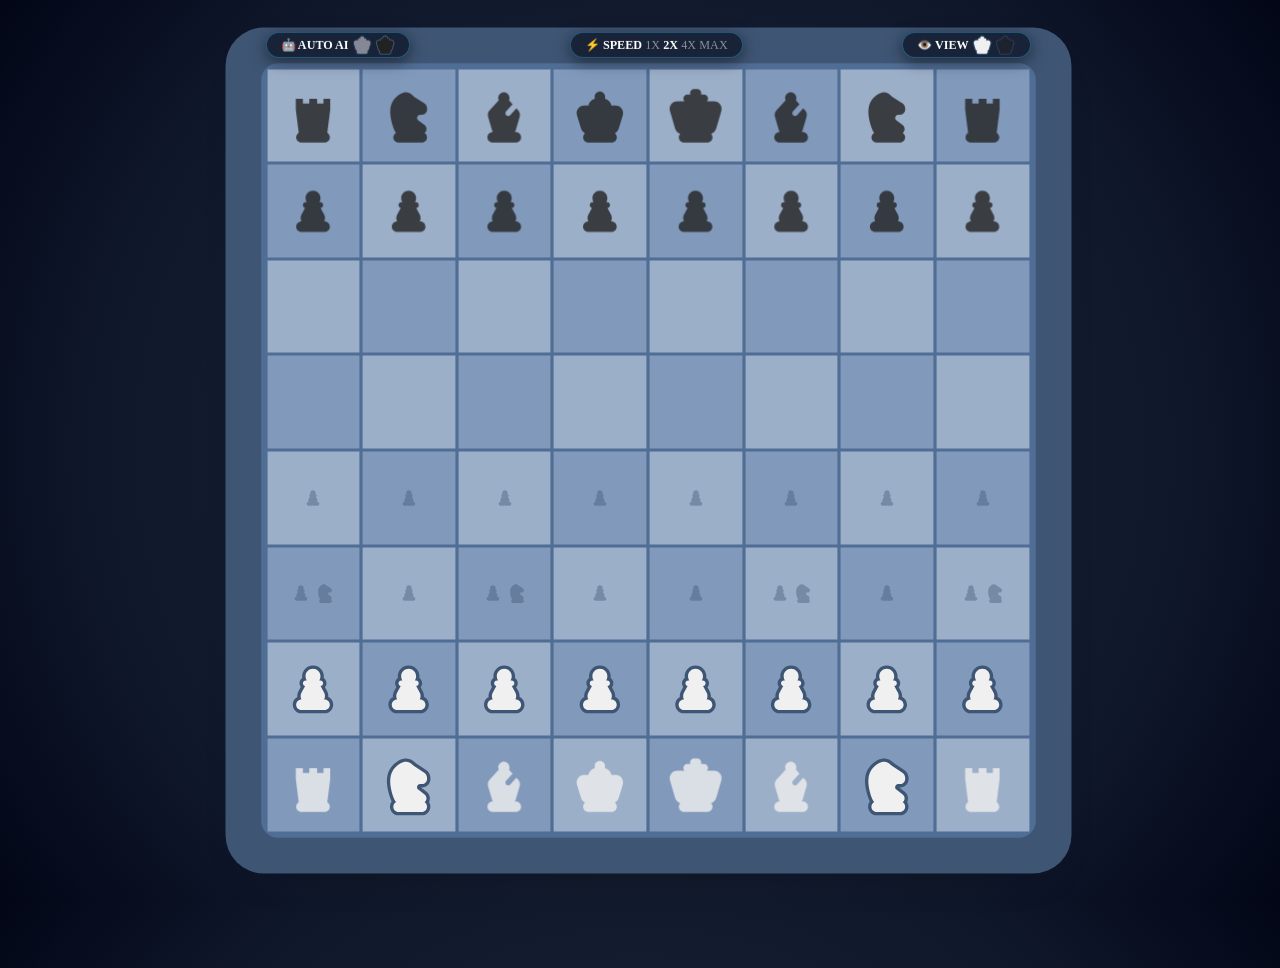
==== commit 4b0a8203: "feat(i18n): translate interface and all games to English" ====
--- a/Game/DeepKnight/index.html
+++ b/Game/DeepKnight/index.html
@@ -1,8 +1,8 @@
 <!DOCTYPE html>
-<html lang="fr" >
+<html lang="en" >
 <head>
   <meta charset="UTF-8">
-  <title>DeepKnight - Échecs IA</title>
+  <title>DeepKnight - AI Chess Engine</title>
   <meta name="viewport" content="width=device-width, initial-scale=1"><link rel="stylesheet" href="https://public.codepenassets.com/css/normalize-5.0.0.min.css">
 <link rel="stylesheet" href="./style.css">
 
@@ -12,21 +12,21 @@
 <section id="view">
   <aside>
     <div class="control-card">
-      <h3 title="Mode Autonome IA">🤖 IA Auto</h3>
-      <label for="white-random" title="IA Blanc"><input type="checkbox" id="white-random" /><svg width="170" height="170" viewBox="0 0 170 170" fill="none" xmlns="http://www.w3.org/2000/svg" class="white"><use href="#king" /></svg></label>
-      <label for="black-random" title="IA Noir"><input type="checkbox" id="black-random" checked /><svg width="170" height="170" viewBox="0 0 170 170" fill="none" xmlns="http://www.w3.org/2000/svg" class="black"><use href="#king" /></svg></label>
+      <h3 title="Autonomous AI Mode">🤖 Auto AI</h3>
+      <label for="white-random" title="White AI"><input type="checkbox" id="white-random" /><svg width="170" height="170" viewBox="0 0 170 170" fill="none" xmlns="http://www.w3.org/2000/svg" class="white"><use href="#king" /></svg></label>
+      <label for="black-random" title="Black AI"><input type="checkbox" id="black-random" checked /><svg width="170" height="170" viewBox="0 0 170 170" fill="none" xmlns="http://www.w3.org/2000/svg" class="black"><use href="#king" /></svg></label>
     </div>
     <div class="control-card">
-      <h3 title="Vitesse de jeu">⚡ Vitesse</h3>
+      <h3 title="Move Speed">⚡ Speed</h3>
       <label for="speed-slow"><input type="radio" name="speed" id="speed-slow" /><span>1x</span></label>
       <label for="speed-medium"><input type="radio" name="speed" id="speed-medium" checked /><span>2x</span></label>
       <label for="speed-fast"><input type="radio" name="speed" id="speed-fast" /><span>4x</span></label>
       <label for="speed-asap"><input type="radio" name="speed" id="speed-asap" /><span>Max</span></label>
     </div>
     <div class="control-card">
-      <h3 title="Point de vue">👁️ Vue</h3>
-      <label for="white-perspective" title="Vue Blancs"><input type="radio" name="perspective" id="white-perspective" checked /><svg width="170" height="170" viewBox="0 0 170 170" fill="none" xmlns="http://www.w3.org/2000/svg" class="white"><use href="#king" /></svg></label>
-      <label for="black-perspective" title="Vue Noirs"><input type="radio" name="perspective" id="black-perspective" /><svg width="170" height="170" viewBox="0 0 170 170" fill="none" xmlns="http://www.w3.org/2000/svg" class="black"><use href="#king" /></svg></label>
+      <h3 title="Perspective View">👁️ View</h3>
+      <label for="white-perspective" title="White Perspective"><input type="radio" name="perspective" id="white-perspective" checked /><svg width="170" height="170" viewBox="0 0 170 170" fill="none" xmlns="http://www.w3.org/2000/svg" class="white"><use href="#king" /></svg></label>
+      <label for="black-perspective" title="Black Perspective"><input type="radio" name="perspective" id="black-perspective" /><svg width="170" height="170" viewBox="0 0 170 170" fill="none" xmlns="http://www.w3.org/2000/svg" class="black"><use href="#king" /></svg></label>
     </div>
   </aside>
   <div id="board"></div>
